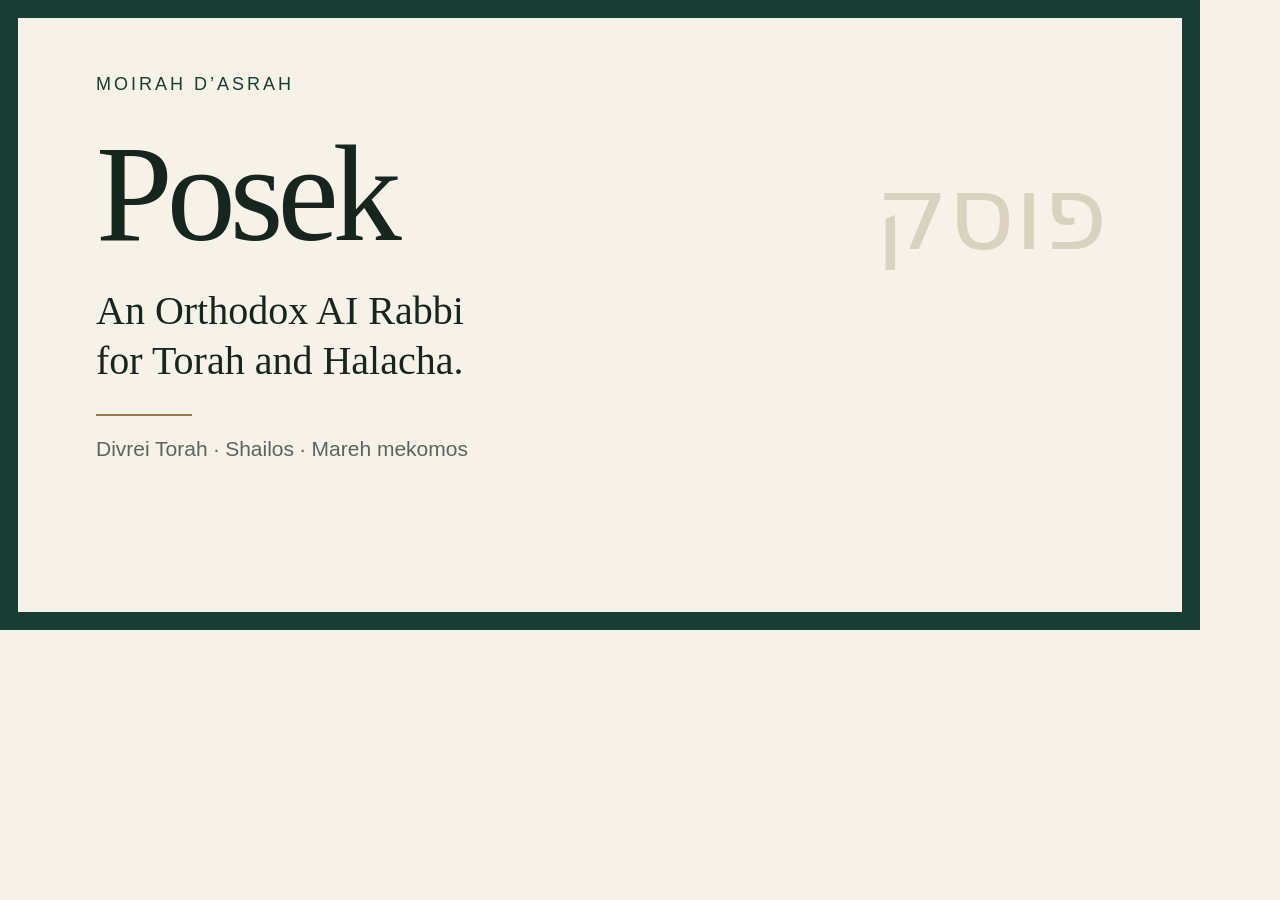
==== site/social-card.html @ 9b55a37f "Publish Posek skill, phone site, and development evaluations" ====
<!doctype html>
<html lang="en"><head><meta charset="utf-8"><title>Posek link preview</title><style>
*{box-sizing:border-box}html,body{margin:0;width:1200px;height:630px;background:#f6f2e8;color:#17251f;font-family:Georgia,'Times New Roman',serif}.card{width:1200px;height:630px;padding:56px 78px;border:18px solid #183d32;position:relative}.top{font:18px -apple-system,BlinkMacSystemFont,sans-serif;letter-spacing:3px;color:#183d32;text-transform:uppercase;margin-bottom:30px}h1{font-size:138px;line-height:1;margin:0 0 23px;font-weight:400;letter-spacing:-6px}.subtitle{font-size:40px;line-height:1.25;margin:0;max-width:820px}.rule{height:2px;width:96px;background:#9b7a3a;margin:28px 0 20px}.bottom{font:21px -apple-system,BlinkMacSystemFont,sans-serif;color:#59665e}.hebrew{position:absolute;right:75px;top:135px;font-size:103px;color:#d9d2bf}
</style></head><body><main class="card" id="social-card"><div class="top">Moirah D’Asrah</div><h1>Posek</h1><span class="hebrew" lang="he" aria-hidden="true">פוסק</span><p class="subtitle">An Orthodox AI Rabbi<br>for Torah and Halacha.</p><div class="rule"></div><p class="bottom">Divrei Torah · Shailos · Mareh mekomos</p></main></body></html>
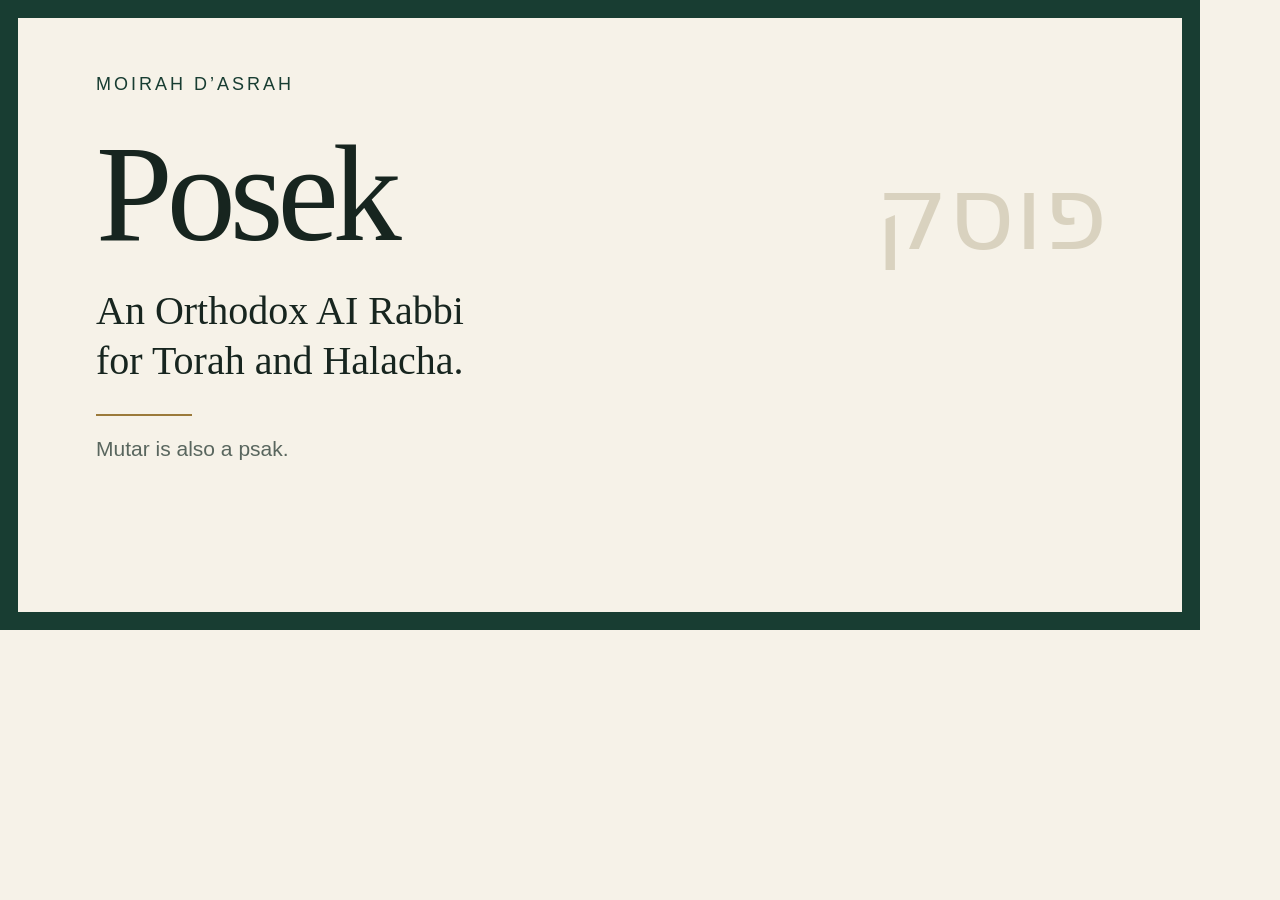
==== commit 73b1763a: "Publish semicha pilot, source reviews, and development corrections" ====
--- a/site/social-card.html
+++ b/site/social-card.html
@@ -1,4 +1,4 @@
 <!doctype html>
 <html lang="en"><head><meta charset="utf-8"><title>Posek link preview</title><style>
 *{box-sizing:border-box}html,body{margin:0;width:1200px;height:630px;background:#f6f2e8;color:#17251f;font-family:Georgia,'Times New Roman',serif}.card{width:1200px;height:630px;padding:56px 78px;border:18px solid #183d32;position:relative}.top{font:18px -apple-system,BlinkMacSystemFont,sans-serif;letter-spacing:3px;color:#183d32;text-transform:uppercase;margin-bottom:30px}h1{font-size:138px;line-height:1;margin:0 0 23px;font-weight:400;letter-spacing:-6px}.subtitle{font-size:40px;line-height:1.25;margin:0;max-width:820px}.rule{height:2px;width:96px;background:#9b7a3a;margin:28px 0 20px}.bottom{font:21px -apple-system,BlinkMacSystemFont,sans-serif;color:#59665e}.hebrew{position:absolute;right:75px;top:135px;font-size:103px;color:#d9d2bf}
-</style></head><body><main class="card" id="social-card"><div class="top">Moirah D’Asrah</div><h1>Posek</h1><span class="hebrew" lang="he" aria-hidden="true">פוסק</span><p class="subtitle">An Orthodox AI Rabbi<br>for Torah and Halacha.</p><div class="rule"></div><p class="bottom">Divrei Torah · Shailos · Mareh mekomos</p></main></body></html>
+</style></head><body><main class="card" id="social-card"><div class="top">Moirah D’Asrah</div><h1>Posek</h1><span class="hebrew" lang="he" aria-hidden="true">פוסק</span><p class="subtitle">An Orthodox AI Rabbi<br>for Torah and Halacha.</p><div class="rule"></div><p class="bottom">Mutar is also a psak.</p></main></body></html>
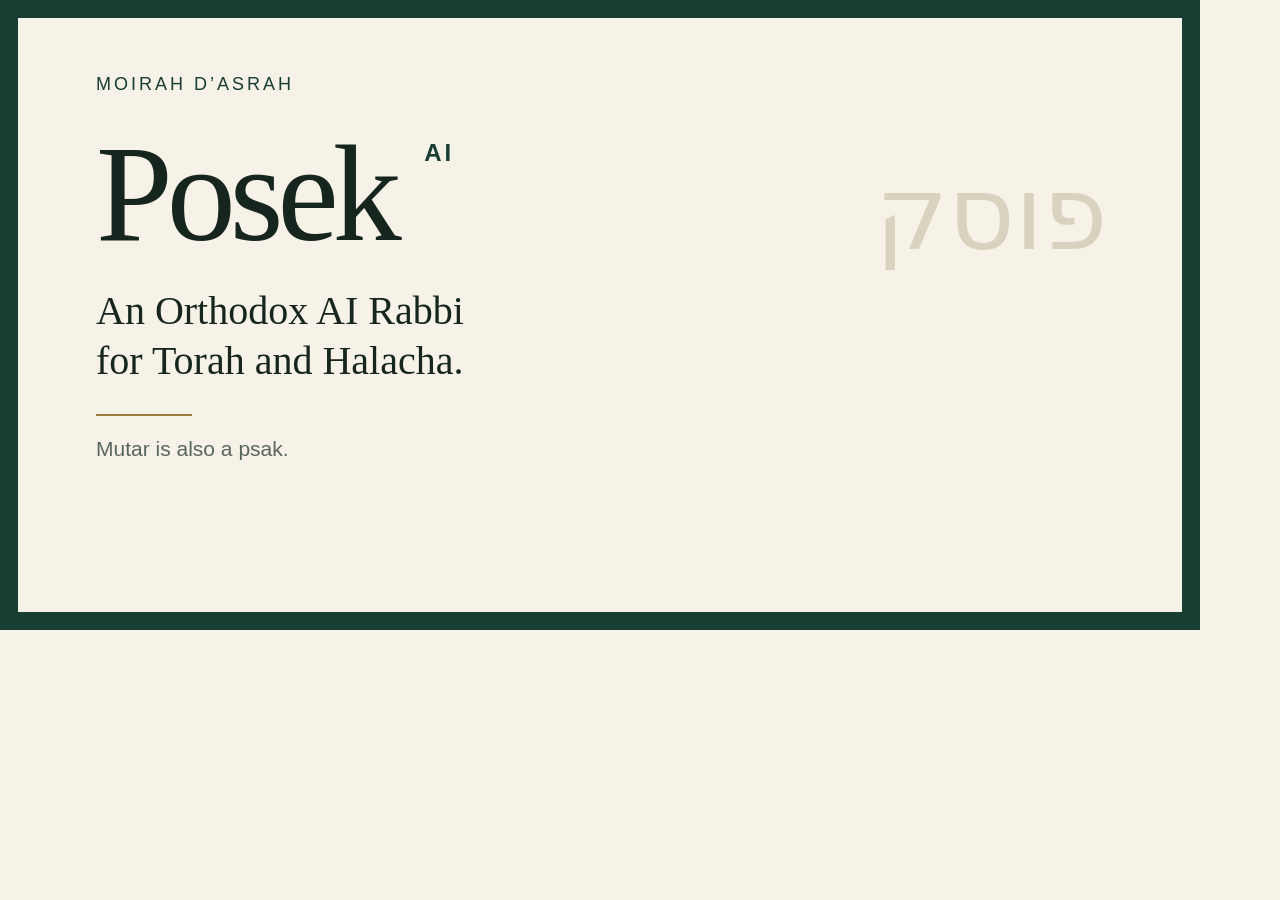
==== commit 4ff034e0: "Add model setup guidance and source-focused Posek AI presentation" ====
--- a/site/social-card.html
+++ b/site/social-card.html
@@ -1,4 +1,4 @@
 <!doctype html>
-<html lang="en"><head><meta charset="utf-8"><title>Posek link preview</title><style>
-*{box-sizing:border-box}html,body{margin:0;width:1200px;height:630px;background:#f6f2e8;color:#17251f;font-family:Georgia,'Times New Roman',serif}.card{width:1200px;height:630px;padding:56px 78px;border:18px solid #183d32;position:relative}.top{font:18px -apple-system,BlinkMacSystemFont,sans-serif;letter-spacing:3px;color:#183d32;text-transform:uppercase;margin-bottom:30px}h1{font-size:138px;line-height:1;margin:0 0 23px;font-weight:400;letter-spacing:-6px}.subtitle{font-size:40px;line-height:1.25;margin:0;max-width:820px}.rule{height:2px;width:96px;background:#9b7a3a;margin:28px 0 20px}.bottom{font:21px -apple-system,BlinkMacSystemFont,sans-serif;color:#59665e}.hebrew{position:absolute;right:75px;top:135px;font-size:103px;color:#d9d2bf}
-</style></head><body><main class="card" id="social-card"><div class="top">Moirah D’Asrah</div><h1>Posek</h1><span class="hebrew" lang="he" aria-hidden="true">פוסק</span><p class="subtitle">An Orthodox AI Rabbi<br>for Torah and Halacha.</p><div class="rule"></div><p class="bottom">Mutar is also a psak.</p></main></body></html>
+<html lang="en"><head><meta charset="utf-8"><title>Posek AI link preview</title><link rel="icon" href="favicon.svg" type="image/svg+xml"><style>
+*{box-sizing:border-box}html,body{margin:0;width:1200px;height:630px;background:#f6f2e8;color:#17251f;font-family:Georgia,'Times New Roman',serif}.card{width:1200px;height:630px;padding:56px 78px;border:18px solid #183d32;position:relative}.top{font:18px -apple-system,BlinkMacSystemFont,sans-serif;letter-spacing:3px;color:#183d32;text-transform:uppercase;margin-bottom:30px}h1{font-size:138px;line-height:1;margin:0 0 23px;font-weight:400;letter-spacing:-6px}.ai{font:600 24px/1.2 -apple-system,BlinkMacSystemFont,sans-serif;letter-spacing:3px;vertical-align:top;display:inline-block;margin-top:14px;color:#183d32}.subtitle{font-size:40px;line-height:1.25;margin:0;max-width:820px}.rule{height:2px;width:96px;background:#9b7a3a;margin:28px 0 20px}.bottom{font:21px -apple-system,BlinkMacSystemFont,sans-serif;color:#59665e}.hebrew{position:absolute;right:75px;top:135px;font-size:103px;color:#d9d2bf}
+</style></head><body><main class="card" id="social-card"><div class="top">Moirah D’Asrah</div><h1>Posek <span class="ai">AI</span></h1><span class="hebrew" lang="he" aria-hidden="true">פוסק</span><p class="subtitle">An Orthodox AI Rabbi<br>for Torah and Halacha.</p><div class="rule"></div><p class="bottom">Mutar is also a psak.</p></main></body></html>
